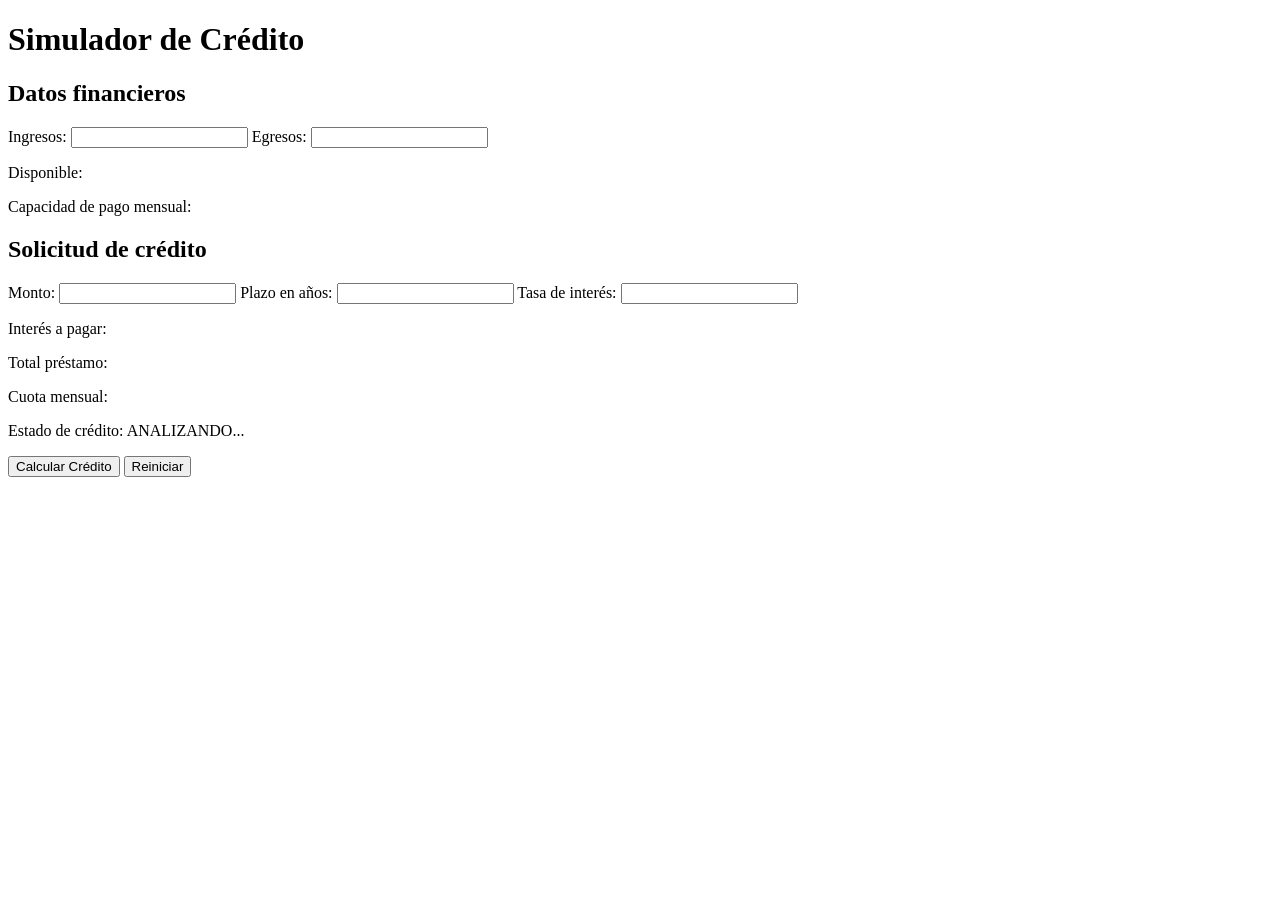
==== simulador.html @ 3f883c06 "feat: Agregar 4 archivos base" ====
<!DOCTYPE html>
<html lang="es">
<head>
    <meta charset="UTF-8">
    <meta name="viewport" content="width=device-width, initial-scale=1.0">
    <title>Simulador de Crédito</title>
    <link rel="stylesheet" href="simulador.css">
    <script src "simulador.js"></script>
    <script src "funciones.js"></script>
    
</head>
<body>

    <div class="container">
        <h1>Simulador de Crédito</h1>

        <h2>Datos financieros</h2>
        <label for="txtIngresos">Ingresos:</label>
        <input type="text" id="txtIngresos">

        <label for="txtEgresos">Egresos:</label>
        <input type="text" id="txtEgresos">

        <p>Disponible: <span id="spnDisponible"></span></p>
        <p>Capacidad de pago mensual: <span id="spnCapacidadPago"></span></p>

        <h2>Solicitud de crédito</h2>
        <label for="txtMonto">Monto:</label>
        <input type="text" id="txtMonto">

        <label for="txtPlazo">Plazo en años:</label>
        <input type="text" id="txtPlazo">

        <label for="txtTasaInteres">Tasa de interés:</label>
        <input type="text" id="txtTasaInteres">

        <p>Interés a pagar: <span id="spnInteresPagar"></span></p>
        <p>Total préstamo: <span id="spnTotalPrestamo"></span></p>
        <p>Cuota mensual: <span id="spnCuotaMensual"></span></p>
        <p>Estado de crédito: <span id="spnEstadoCredito">ANALIZANDO...</span></p>

        <div class="buttons">
            <button id="btnCalcularCredito" onclick="calcular()">Calcular Crédito</button>
            <button id="btnReiniciar">Reiniciar</button>
        </div>
    </div>
    
</body>
</html>
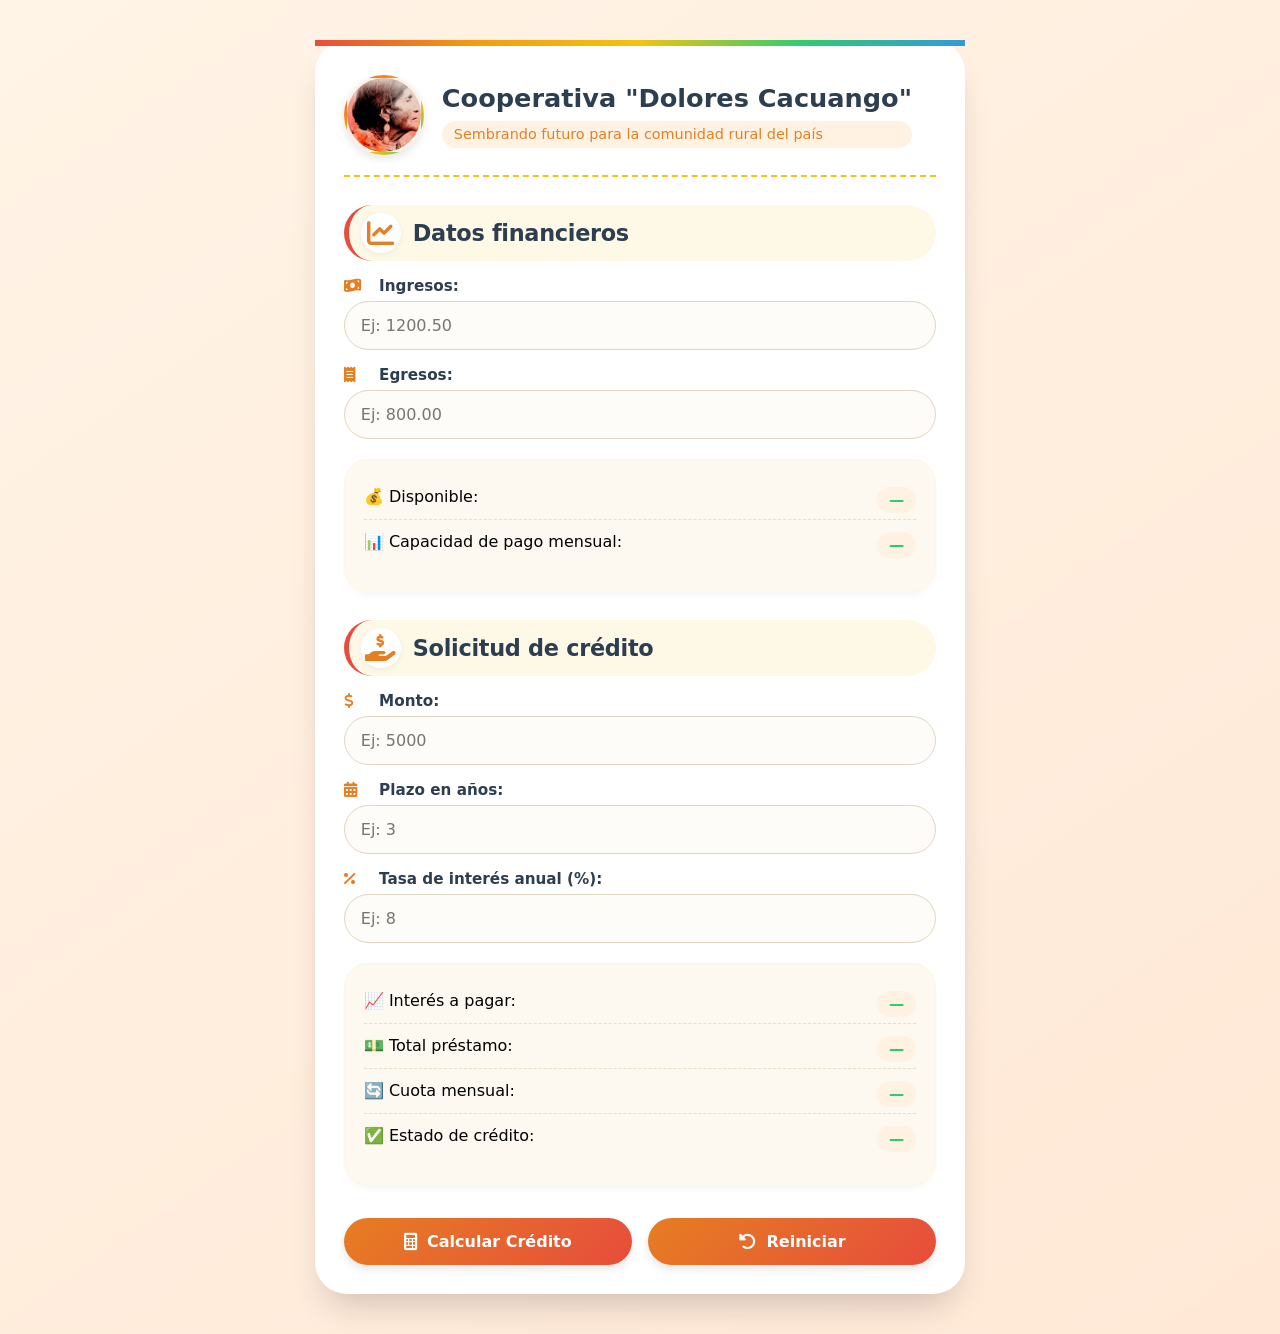
==== commit 892f791c: "feat: Ajustar html y css con ayuda de IA Deepseeek" ====
--- a/simulador.html
+++ b/simulador.html
@@ -2,48 +2,67 @@
 <html lang="es">
 <head>
     <meta charset="UTF-8">
-    <meta name="viewport" content="width=device-width, initial-scale=1.0">
-    <title>Simulador de Crédito</title>
+    <meta name="viewport" content="width=device-width, initial-scale=1.0, user-scalable=yes">
+    <title>Simulador de Crédito | Cooperativa Dolores Cacuango</title>
+    <!-- FontAwesome para íconos -->
+    <link rel="stylesheet" href="https://cdnjs.cloudflare.com/ajax/libs/font-awesome/6.0.0-beta3/css/all.min.css">
+    <!-- CSS mejorado y en armonía -->
     <link rel="stylesheet" href="simulador.css">
-    <script src "simulador.js"></script>
-    <script src "funciones.js"></script>
-    
+    <!-- Tus archivos JS originales (sin modificar) -->
+    <script src="funciones.js"></script>
+    <script src="simulador.js"></script>     
 </head>
 <body>
+    <div class="container">
+        <!-- Encabezado con logo y nombre -->
+        <div class="header">
+            <img src="Dolores Cacuango.png" alt="Retrato de Dolores Cacuango, líder indígena ecuatoriana" class="logo-img">
+            <h1>Cooperativa "Dolores Cacuango"<br><span class="slogan">Sembrando futuro para la comunidad rural del país</span></h1>
+        </div>
 
-    <div class="container">
-        <h1>Simulador de Crédito</h1>
+        <!-- Sección Datos financieros con ícono -->
+        <div class="section-title">
+            <i class="fas fa-chart-line section-icon"></i>
+            <h2>Datos financieros</h2>
+        </div>
 
-        <h2>Datos financieros</h2>
-        <label for="txtIngresos">Ingresos:</label>
-        <input type="text" id="txtIngresos">
+        <label for="txtIngresos"><i class="fas fa-money-bill-wave"></i> Ingresos:</label>
+        <input type="text" id="txtIngresos" placeholder="Ej: 1200.50">
 
-        <label for="txtEgresos">Egresos:</label>
-        <input type="text" id="txtEgresos">
+        <label for="txtEgresos"><i class="fas fa-receipt"></i> Egresos:</label>
+        <input type="text" id="txtEgresos" placeholder="Ej: 800.00">
 
-        <p>Disponible: <span id="spnDisponible"></span></p>
-        <p>Capacidad de pago mensual: <span id="spnCapacidadPago"></span></p>
+        <div class="result-card">
+            <p>💰 Disponible: <span id="spnDisponible">—</span></p>
+            <p>📊 Capacidad de pago mensual: <span id="spnCapacidadPago">—</span></p>
+        </div>
 
-        <h2>Solicitud de crédito</h2>
-        <label for="txtMonto">Monto:</label>
-        <input type="text" id="txtMonto">
+        <!-- Sección Solicitud de crédito con ícono -->
+        <div class="section-title">
+            <i class="fas fa-hand-holding-usd section-icon"></i>
+            <h2>Solicitud de crédito</h2>
+        </div>
 
-        <label for="txtPlazo">Plazo en años:</label>
-        <input type="text" id="txtPlazo">
+        <label for="txtMonto"><i class="fas fa-dollar-sign"></i> Monto:</label>
+        <input type="text" id="txtMonto" placeholder="Ej: 5000">
 
-        <label for="txtTasaInteres">Tasa de interés:</label>
-        <input type="text" id="txtTasaInteres">
+        <label for="txtPlazo"><i class="fas fa-calendar-alt"></i> Plazo en años:</label>
+        <input type="text" id="txtPlazo" placeholder="Ej: 3">
 
-        <p>Interés a pagar: <span id="spnInteresPagar"></span></p>
-        <p>Total préstamo: <span id="spnTotalPrestamo"></span></p>
-        <p>Cuota mensual: <span id="spnCuotaMensual"></span></p>
-        <p>Estado de crédito: <span id="spnEstadoCredito">ANALIZANDO...</span></p>
+        <label for="txtTasaInteres"><i class="fas fa-percent"></i> Tasa de interés anual (%):</label>
+        <input type="text" id="txtTasaInteres" placeholder="Ej: 8">
+
+        <div class="result-card">
+            <p>📈 Interés a pagar: <span id="spnInteresPagar">—</span></p>
+            <p>💵 Total préstamo: <span id="spnTotalPrestamo">—</span></p>
+            <p>🔄 Cuota mensual: <span id="spnCuotaMensual">—</span></p>
+            <p>✅ Estado de crédito: <span id="spnEstadoCredito">—</span></p>
+        </div>
 
         <div class="buttons">
-            <button id="btnCalcularCredito" onclick="calcular()">Calcular Crédito</button>
-            <button id="btnReiniciar">Reiniciar</button>
+            <button id="btnCalcularCredito" onclick="calcular()"><i class="fas fa-calculator"></i> Calcular Crédito</button>
+            <button id="btnReiniciar" onclick="reiniciar()"><i class="fas fa-undo-alt"></i> Reiniciar</button>
         </div>
     </div>
-    
 </body>
 </html>
--- a/simulador.css
+++ b/simulador.css
@@ -0,0 +1,251 @@
+/* ===== ESTILOS WIPHALA - COOPERATIVA DOLORES CACUANGO ===== */
+/* Inspirado en la simbología andina para una comunidad rural */
+* {
+    margin: 0;
+    padding: 0;
+    box-sizing: border-box;
+}
+
+body {
+    font-family: 'Segoe UI', 'Poppins', system-ui, -apple-system, 'Roboto', sans-serif;
+    /* Fondo suave que evoca la tierra */
+    background: linear-gradient(145deg, #FFF4E6 0%, #FFE8D6 100%);
+    padding: 20px;
+    min-height: 100vh;
+}
+
+.container {
+    max-width: 650px;
+    width: 95%;
+    margin: 20px auto;
+    background: #ffffff;
+    border-radius: 32px;
+    box-shadow: 0 20px 35px -12px rgba(0, 0, 0, 0.2);
+    padding: 1.8rem;
+    transition: all 0.3s ease;
+    /* Borde superior con los colores de la Wiphala */
+    border-top: 6px solid;
+    border-image: linear-gradient(90deg, #E74C3C, #F39C12, #F1C40F, #2ECC71, #3498DB) 1;
+    border-top-style: solid;
+}
+
+/* ===== ENCABEZADO CON IMAGEN ===== */
+.header {
+    display: flex;
+    align-items: center;
+    gap: 18px;
+    flex-wrap: wrap;
+    margin-bottom: 28px;
+    border-bottom: 2px dashed #F1C40F;
+    padding-bottom: 20px;
+}
+
+.logo-img {
+    width: 80px;
+    height: 80px;
+    object-fit: cover;
+    border-radius: 50%;
+    /* Borde con los colores de la Wiphala alrededor de la imagen */
+    border: 3px solid;
+    border-image: linear-gradient(135deg, #E74C3C, #F39C12, #F1C40F, #2ECC71) 1;
+    box-shadow: 0 4px 10px rgba(0, 0, 0, 0.1);
+    background-color: #FDF2E9;
+}
+
+h1 {
+    font-size: 1.6rem;
+    color: #2C3E50;
+    line-height: 1.3;
+    margin: 0;
+    font-weight: 700;
+}
+
+.slogan {
+    font-size: 0.9rem;
+    font-weight: 500;
+    color: #E67E22;
+    display: block;
+    margin-top: 6px;
+}
+
+/* ===== TÍTULOS DE SECCIÓN ===== */
+.section-title {
+    display: flex;
+    align-items: center;
+    gap: 12px;
+    margin: 28px 0 16px 0;
+    background: #FEF9E6;
+    padding: 8px 12px;
+    border-radius: 60px;
+    border-left: 5px solid #E74C3C; /* Rojo: Tierra y conocimiento */
+}
+
+.section-icon {
+    font-size: 1.7rem;
+    color: #E67E22;
+    background: white;
+    width: 40px;
+    height: 40px;
+    display: inline-flex;
+    align-items: center;
+    justify-content: center;
+    border-radius: 50%;
+    box-shadow: 0 2px 6px rgba(0,0,0,0.05);
+}
+
+h2 {
+    font-size: 1.4rem;
+    margin: 0;
+    color: #2C3E50;
+    font-weight: 600;
+    letter-spacing: -0.3px;
+}
+
+/* ===== FORMULARIOS ===== */
+label {
+    display: block;
+    margin-top: 16px;
+    margin-bottom: 6px;
+    font-weight: 600;
+    color: #2C3E50;
+    font-size: 0.95rem;
+}
+
+label i {
+    color: #E67E22;
+    width: 24px;
+    margin-right: 6px;
+}
+
+input {
+    width: 100%;
+    padding: 14px 16px;
+    font-size: 1rem;
+    border-radius: 28px;
+    border: 1.5px solid #E0D5C1;
+    background-color: #FEFCF8;
+    transition: all 0.2s;
+    font-family: inherit;
+}
+
+input:focus {
+    outline: none;
+    border-color: #E67E22;
+    box-shadow: 0 0 0 3px rgba(230, 126, 34, 0.2);
+    background-color: #ffffff;
+}
+
+/* ===== TARJETAS DE RESULTADO ===== */
+.result-card {
+    background: #FDF8F0;
+    border-radius: 24px;
+    padding: 16px 20px;
+    margin: 20px 0 10px 0;
+    box-shadow: inset 0 0 0 1px #FFF6E8, 0 6px 12px -8px rgba(0,0,0,0.1);
+}
+
+.result-card p {
+    margin: 12px 0;
+    font-size: 1rem;
+    display: flex;
+    justify-content: space-between;
+    flex-wrap: wrap;
+    border-bottom: 1px dashed #E9DCC9;
+    padding-bottom: 6px;
+}
+
+.result-card p:last-child {
+    border-bottom: none;
+}
+
+span {
+    font-weight: 800;
+    color: #2ECC71; /* Verde: economía, producción y esperanza */
+    background: #FFF2E2;
+    padding: 4px 12px;
+    border-radius: 40px;
+    font-size: 0.95rem;
+}
+
+/* ===== BOTONES ===== */
+.buttons {
+    margin-top: 32px;
+    display: flex;
+    gap: 16px;
+    flex-wrap: wrap;
+    justify-content: center;
+}
+
+button {
+    flex: 1;
+    min-width: 140px;
+    padding: 14px 8px;
+    font-weight: bold;
+    font-size: 1rem;
+    border: none;
+    border-radius: 60px;
+    /* Gradiente de naranja (sociedad) a rojo (tierra) */
+    background: linear-gradient(135deg, #E67E22, #E74C3C);
+    color: white;
+    cursor: pointer;
+    transition: transform 0.1s, box-shadow 0.2s;
+    display: inline-flex;
+    align-items: center;
+    justify-content: center;
+    gap: 10px;
+    font-family: inherit;
+    box-shadow: 0 4px 8px rgba(0,0,0,0.1);
+}
+
+button i {
+    font-size: 1.1rem;
+}
+
+button:hover {
+    background: linear-gradient(135deg, #D35400, #C0392B);
+    transform: scale(1.01);
+    box-shadow: 0 8px 16px rgba(0,0,0,0.15);
+}
+
+button:active {
+    transform: scale(0.98);
+}
+
+/* ===== RESPONSIVE ===== */
+@media (max-width: 550px) {
+    .container {
+        padding: 1.2rem;
+        width: 100%;
+    }
+    .header {
+        flex-direction: column;
+        text-align: center;
+        gap: 10px;
+    }
+    h1 {
+        font-size: 1.3rem;
+    }
+    .slogan {
+        font-size: 0.8rem;
+    }
+    .section-title {
+        padding: 5px 10px;
+    }
+    h2 {
+        font-size: 1.2rem;
+    }
+    .result-card p {
+        flex-direction: column;
+        gap: 6px;
+        align-items: flex-start;
+    }
+    button {
+        padding: 12px 8px;
+        font-size: 0.9rem;
+    }
+}
+
+/* ===== ACCESIBILIDAD ===== */
+input, button {
+    -webkit-tap-highlight-color: transparent;
+}
